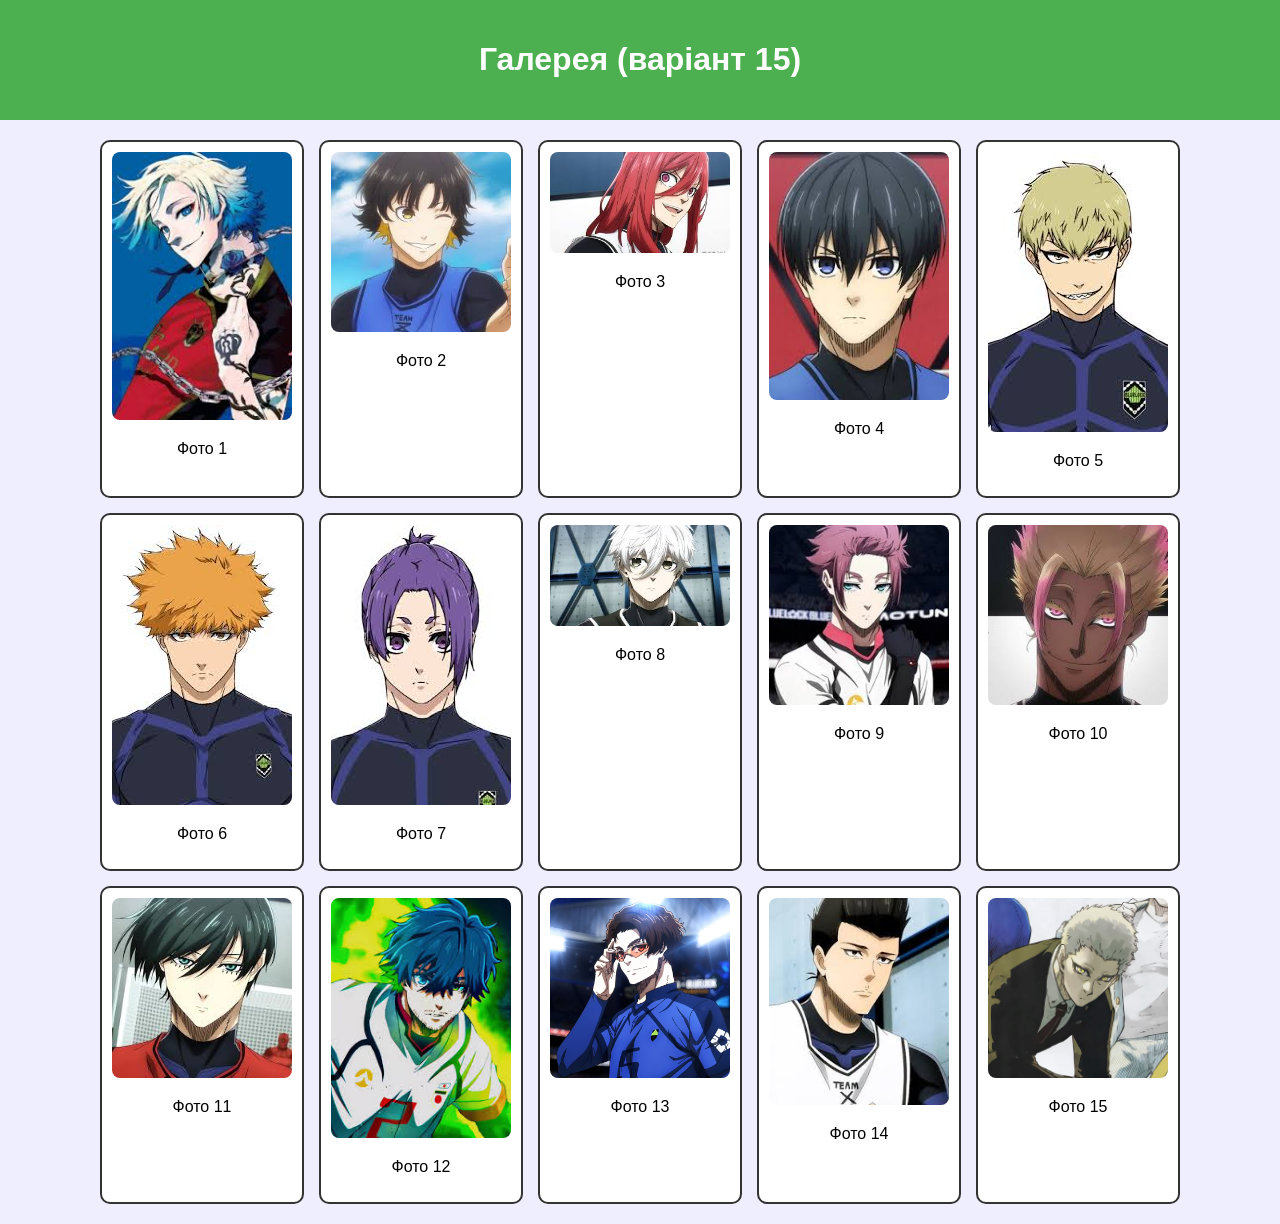
==== Lab3/index.html @ fcd08774 "Lab3 gallery" ====
<!doctype html>
<html lang="uk">
  <head>
    <meta charset="UTF-8" />
    <meta name="viewport" content="width=device-width, initial-scale=1.0" />
    <title>Лабораторна 3 - Галерея</title>
    <link rel="stylesheet" href="style.css" />
  </head>
  <body>
    <header>
      <h1>Галерея (варіант 15)</h1>
    </header>

    <main>
      <div class="container">
        <div class="box">
          <img src="images/1.jpg" alt="Фото 1" />
          <p>Фото 1</p>
        </div>

        <div class="box">
          <img src="images/2.jpg" alt="Фото 2" />
          <p>Фото 2</p>
        </div>

        <div class="box">
          <img src="images/3.jpg" alt="Фото 3" />
          <p>Фото 3</p>
        </div>

        <div class="box">
          <img src="images/4.jpg" alt="Фото 4" />
          <p>Фото 4</p>
        </div>

        <div class="box">
          <img src="images/5.jpg" alt="Фото 5" />
          <p>Фото 5</p>
        </div>

        <div class="box">
          <img src="images/6.jpg" alt="Фото 6" />
          <p>Фото 6</p>
        </div>

        <div class="box">
          <img src="images/7.jpg" alt="Фото 7" />
          <p>Фото 7</p>
        </div>

        <div class="box">
          <img src="images/8.jpg" alt="Фото 8" />
          <p>Фото 8</p>
        </div>

        <div class="box">
          <img src="images/9.jpg" alt="Фото 9" />
          <p>Фото 9</p>
        </div>

        <div class="box">
          <img src="images/10.jpg" alt="Фото 10" />
          <p>Фото 10</p>
        </div>

        <div class="box">
          <img src="images/11.jpg" alt="Фото 11" />
          <p>Фото 11</p>
        </div>

        <div class="box">
          <img src="images/12.jpg" alt="Фото 12" />
          <p>Фото 12</p>
        </div>

        <div class="box">
          <img src="images/13.jpg" alt="Фото 13" />
          <p>Фото 13</p>
        </div>

        <div class="box">
          <img src="images/14.jpg" alt="Фото 14" />
          <p>Фото 14</p>
        </div>

        <div class="box">
          <img src="images/15.jpg" alt="Фото 15" />
          <p>Фото 15</p>
        </div>
      </div>
    </main>
  </body>
</html>
---- Lab3/style.css ----
body {
  font-family: Arial, sans-serif;
  margin: 0;
  background-color: #eef;
}

/* Header */
header {
  text-align: center;
  background: #4caf50;
  color: white;
  padding: 20px;
}

/* Flex gallery */
.container {
  display: flex;
  flex-wrap: wrap;
  justify-content: center;
  padding: 20px;
  gap: 15px;
}

/* Box Model */
.box {
  background: white;
  border: 2px solid #333;
  padding: 10px;
  width: 180px;
  text-align: center;
  border-radius: 10px;
  transition: 0.3s;
}

.box img {
  width: 100%;
  border-radius: 8px;
}

/* hover ефект */
.box:hover {
  transform: scale(1.05);
}

/* 📱 планшет */
@media (max-width: 1024px) {
  .box {
    width: 45%;
    background-color: #f5f5ff;
  }

  body {
    font-size: 18px;
  }
}

/* 📱 телефон */
@media (max-width: 768px) {
  .container {
    flex-direction: column;
    align-items: center;
  }

  .box {
    width: 80%;
    background-color: #ffe6e6;
  }

  body {
    font-size: 20px;
    font-family: Verdana;
  }
}
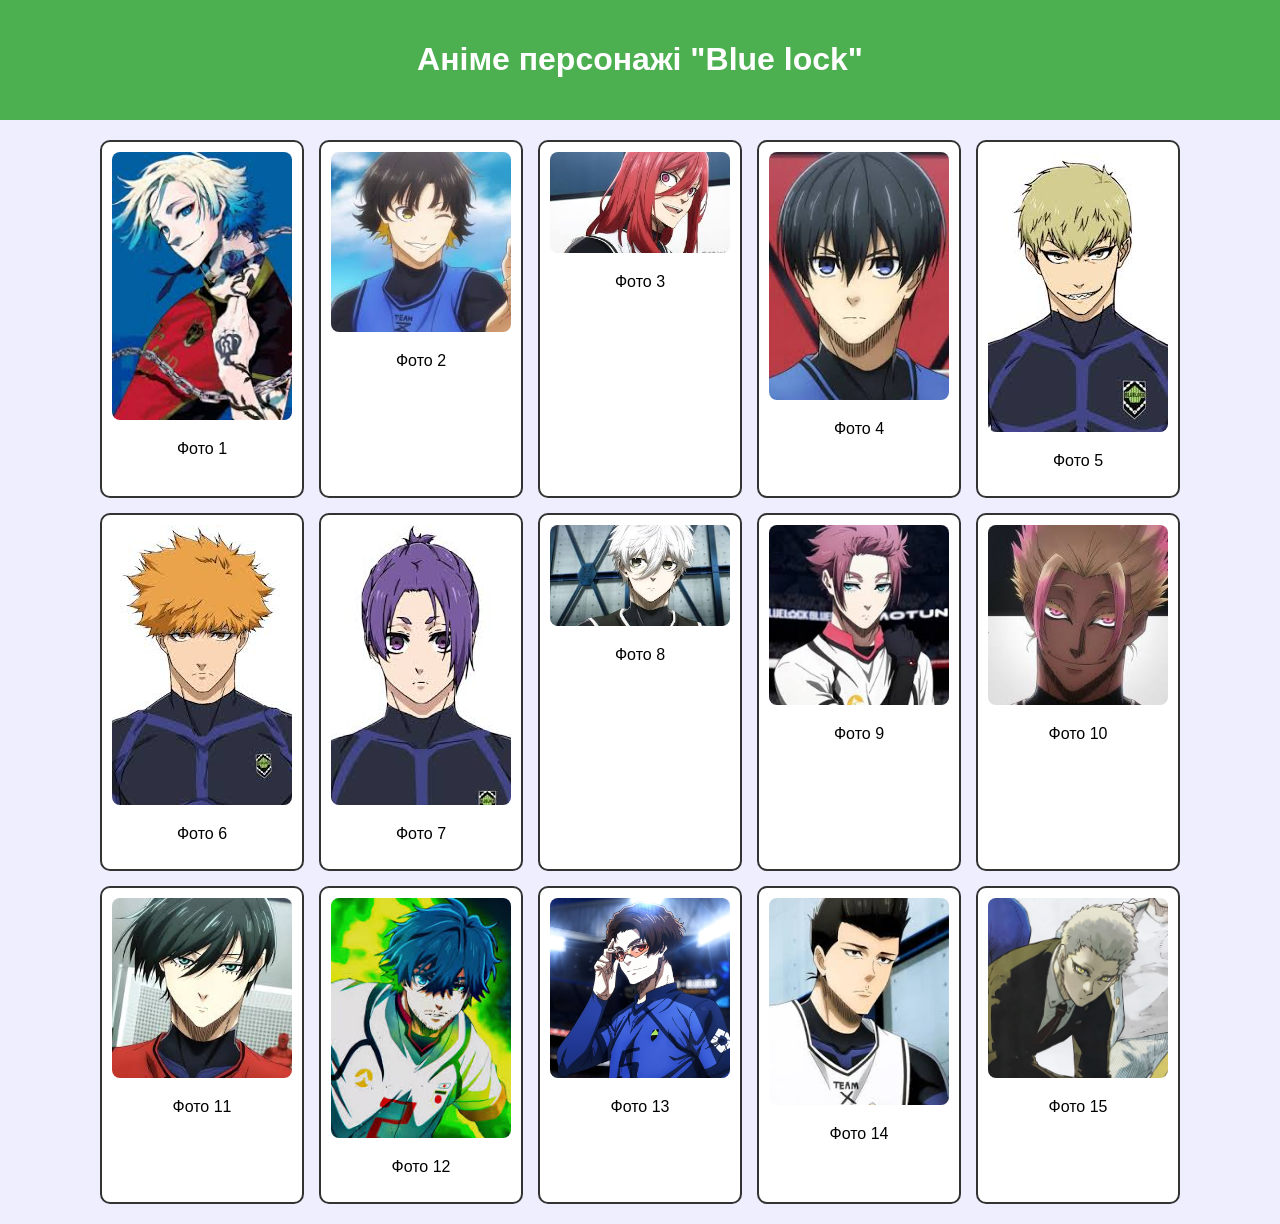
==== commit 0ae9ed31: "Update index.html" ====
--- a/Lab3/index.html
+++ b/Lab3/index.html
@@ -3,12 +3,12 @@
   <head>
     <meta charset="UTF-8" />
     <meta name="viewport" content="width=device-width, initial-scale=1.0" />
-    <title>Лабораторна 3 - Галерея</title>
+    <title>Лабораторна 3 - Аніме персонажі "Blue lock" </title>
     <link rel="stylesheet" href="style.css" />
   </head>
   <body>
     <header>
-      <h1>Галерея (варіант 15)</h1>
+      <h1>Аніме персонажі "Blue lock"</h1>
     </header>
 
     <main>
